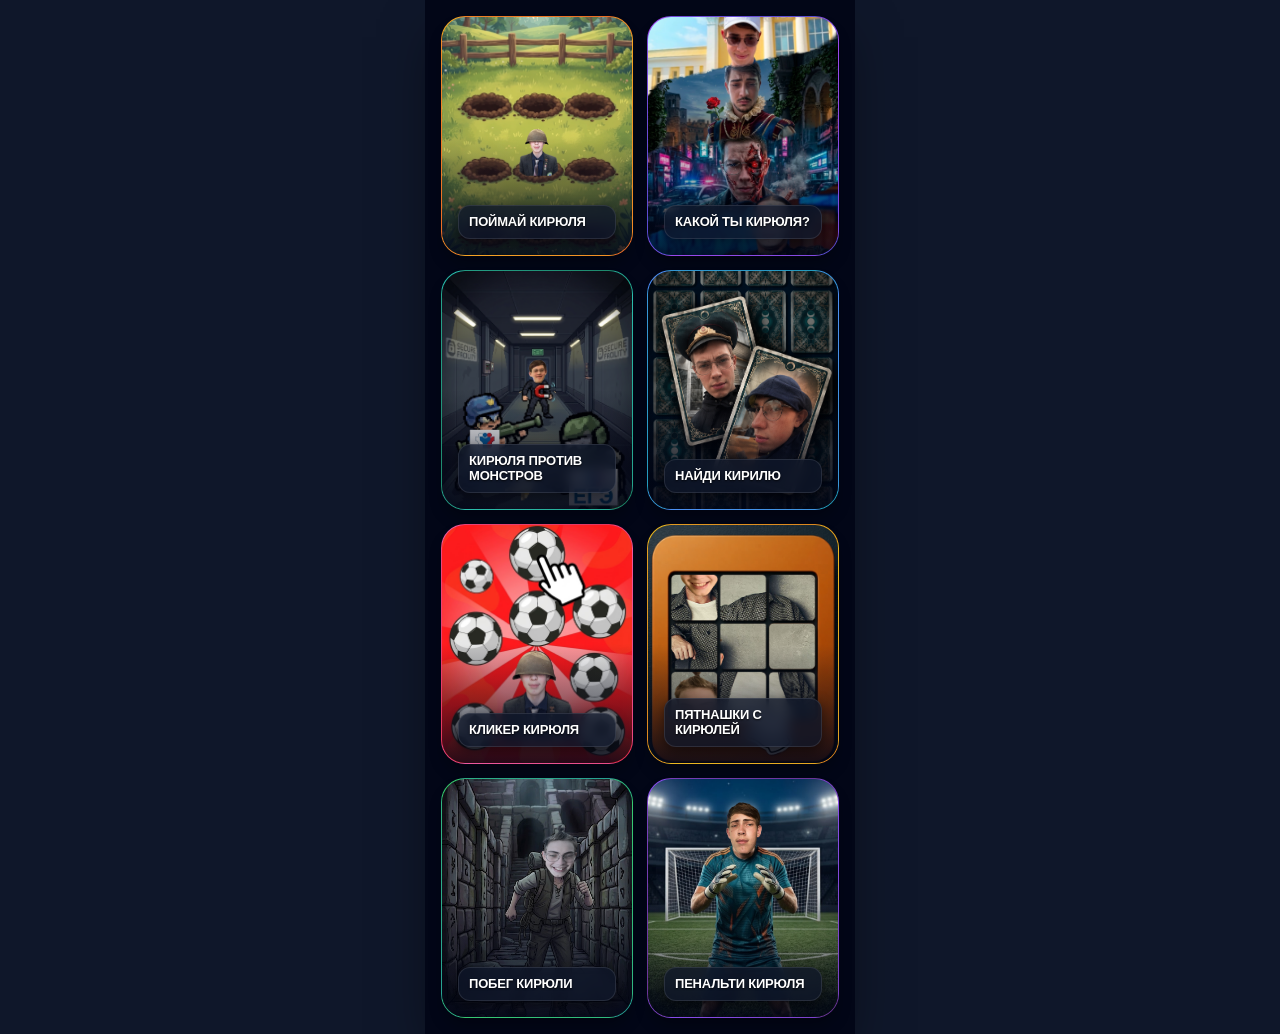
==== index.html @ 8fa76c2b "Первый коммит" ====
<!doctype html>
<html lang="ru">
  <head>
    <meta charset="UTF-8" />
    <meta name="viewport" content="width=device-width, initial-scale=1.0" />
    <link rel="stylesheet" href="style.css" />
    <title>Кирюля Games</title>
  </head>
  <body>
    <div class="app-container">
      <div class="splash-screen" id="splashScreen">
        <div class="splash-logo">🎮</div>
        <div class="splash-title">Кирюля Games</div>
        <div class="splash-subtitle">Загрузка мини-игр...</div>
        <div class="progress-bar-track">
          <div class="progress-bar-fill" id="progressBar"></div>
        </div>
      </div>

      <main class="games-grid" id="gamesGrid"></main>
    </div>

    <!-- Вынесено из app-container -->
    <div class="game-overlay" id="gameOverlay">
      <button class="close-game-btn" onclick="closeGame()">✕</button>
      <iframe id="gameIframe" src="" frameborder="0"></iframe>
    </div>

    <script src="script.js"></script>
  </body>
</html>
---- style.css ----
* {
  box-sizing: border-box;
  margin: 0;
  padding: 0;
  user-select: none;
  -webkit-user-select: none;
  font-family:
    -apple-system, BlinkMacSystemFont, "Segoe UI", Roboto, sans-serif;
}

body {
  background-color: #0f172a;
  color: #ffffff;
  display: flex;
  justify-content: center;
  min-height: 100vh;
}

/* Мобильный контейнер */
.app-container {
  width: 100%;
  max-width: 430px;
  background-color: #020617;
  min-height: 100vh;
  display: flex;
  flex-direction: column;
  position: relative;
  overflow: hidden;
  box-shadow: 0 25px 50px -12px rgba(0, 0, 0, 0.5);
}

/* Загрузочный экран */
.splash-screen {
  position: absolute;
  inset: 0;
  background-color: #020617;
  z-index: 50;
  display: flex;
  flex-direction: column;
  align-items: center;
  justify-content: center;
  transition:
    opacity 0.4s ease,
    visibility 0.4s;
}

.splash-screen.hidden {
  opacity: 0;
  visibility: hidden;
}

.splash-logo {
  width: 80px;
  height: 80px;
  background: linear-gradient(135deg, #f59e0b, #ea580c);
  border-radius: 24px;
  display: flex;
  align-items: center;
  justify-content: center;
  font-size: 40px;
  margin-bottom: 24px;
  box-shadow: 0 10px 25px -5px rgba(245, 158, 11, 0.4);
  animation: bounce 1s infinite alternate;
}

.splash-title {
  font-size: 22px;
  font-weight: 900;
  color: #fbbf24;
  text-transform: uppercase;
  letter-spacing: 1px;
  margin-bottom: 6px;
}

.splash-subtitle {
  font-size: 12px;
  color: #94a3b8;
  margin-bottom: 32px;
}

.progress-bar-track {
  width: 192px;
  height: 8px;
  background-color: #1e293b;
  border-radius: 999px;
  overflow: hidden;
}

.progress-bar-fill {
  height: 100%;
  width: 0%;
  background: linear-gradient(90deg, #fbbf24, #ea580c);
  border-radius: 999px;
  transition: width 1.2s cubic-bezier(0.4, 0, 0.2, 1);
}

/* Шапка */
.header {
  padding: 16px;
  display: flex;
  align-items: center;
  justify-content: space-between;
  border-bottom: 1px solid rgba(30, 41, 59, 0.8);
  background-color: rgba(15, 23, 42, 0.5);
  backdrop-filter: blur(8px);
  position: sticky;
  top: 0;
  z-index: 10;
}

.btn-icon {
  width: 40px;
  height: 40px;
  border-radius: 12px;
  background-color: #1e293b;
  border: none;
  color: white;
  font-size: 18px;
  cursor: pointer;
}

.btn-icon:active {
  transform: scale(0.95);
}

.energy-badge {
  display: flex;
  align-items: center;
  gap: 6px;
  background-color: rgba(245, 158, 11, 0.1);
  border: 1px solid rgba(245, 158, 11, 0.2);
  padding: 6px 12px;
  border-radius: 999px;
  font-weight: 700;
  font-size: 14px;
  color: #fbbf24;
}

.btn-ads {
  background: linear-gradient(90deg, #9333ea, #db2777);
  border: none;
  color: white;
  padding: 8px 12px;
  border-radius: 12px;
  font-size: 10px;
  font-weight: 900;
  letter-spacing: 0.5px;
  text-transform: uppercase;
  cursor: pointer;
  box-shadow: 0 4px 12px rgba(219, 39, 119, 0.3);
}

.btn-ads:active {
  transform: scale(0.95);
}

/* Сетка карточек */
.games-grid {
  padding: 16px;
  display: grid;
  grid-template-columns: repeat(2, 1fr);
  gap: 14px;
  overflow-y: auto;
  flex: 1;
}

.game-card {
  aspect-ratio: 4 / 5;
  border-radius: 24px;
  padding: 16px;
  display: flex;
  flex-direction: column;
  justify-content: space-between;
  cursor: pointer;
  position: relative;
  border: 1px solid rgba(255, 255, 255, 0.1);
  box-shadow: 0 10px 15px -3px rgba(0, 0, 0, 0.3);
  transition:
    transform 0.1s ease,
    border-color 0.2s ease;
}

.game-card:active {
  transform: scale(0.95);
}

.badge {
  align-self: flex-start;
  font-size: 10px;
  font-weight: 900;
  text-transform: uppercase;
  padding: 3px 8px;
  border-radius: 6px;
  letter-spacing: 0.5px;
}

.badge-red {
  background-color: #ef4444;
}
.badge-purple {
  background-color: #a855f7;
}
.badge-emerald {
  background-color: #10b981;
}
.badge-blue {
  background-color: #2563eb;
}

.game-icon {
  font-size: 48px;
  text-align: center;
  margin: auto 0;
  filter: drop-shadow(0 4px 6px rgba(0, 0, 0, 0.3));
}

/* Подложка под текст с градиентом и полупрозрачным фоном */
.game-title {
  font-size: 13px;
  font-weight: 800;
  text-transform: uppercase;
  line-height: 1.2;
  letter-spacing: -0.2px;
  color: #ffffff;
  background: rgba(15, 23, 42, 0.75);
  backdrop-filter: blur(6px);
  padding: 8px 10px;
  border-radius: 12px;
  border: 1px solid rgba(255, 255, 255, 0.1);
  box-shadow: 0 4px 12px rgba(0, 0, 0, 0.5);
  text-shadow: 0 1px 2px rgba(0, 0, 0, 0.8);
}
.game-card::after {
  content: '';
  position: absolute;
  bottom: 0;
  left: 0;
  width: 100%;
  height: 50%;
  background: linear-gradient(to top, rgba(2, 6, 23, 0.85) 0%, transparent 100%);
  z-index: 1;
  pointer-events: none;
}

/* Градиенты фонов */
.bg-amber {
  background: linear-gradient(135deg, #f59e0b, #ea580c);
}
.bg-purple {
  background: linear-gradient(135deg, #9333ea, #4338ca);
}
.bg-teal {
  background: linear-gradient(135deg, #14b8a6, #047857);
}
.bg-blue {
  background: linear-gradient(135deg, #3b82f6, #0891b2);
}
.bg-rose {
  background: linear-gradient(135deg, #ec4899, #e11d48);
}
.bg-yellow {
  background: linear-gradient(135deg, #eab308, #d97706);
}
.bg-green {
  background: linear-gradient(135deg, #22c55e, #0d9488);
}
.bg-violet {
  background: linear-gradient(135deg, #7c3aed, #581c87);
}

@keyframes bounce {
  from {
    transform: translateY(0);
  }
  to {
    transform: translateY(-10px);
  }
}

/* Выравнивание и относительное позиционирование карточки */
.game-card {
  position: relative;
  overflow: hidden;
}

/* Растягивание обложки по всей карточке */
.game-cover {
  position: absolute;
  top: 0;
  left: 0;
  width: 100%;
  height: 100%;
  object-fit: cover;
  z-index: 1;
}

/* Контент внутри карточки поверх обложки */
.game-card-content {
  position: relative;
  z-index: 2;
  display: flex;
  flex-direction: column;
  justify-content: space-between;
  height: 100%;
}

.game-overlay {
  display: none;
  position: fixed;
  top: 0;
  left: 0;
  width: 100vw;
  height: 100vh;
  background-color: #000;
  z-index: 9999;
}

.game-overlay.active {
  display: flex;
  justify-content: center;
  align-items: center;
}

.game-overlay iframe {
  width: 100%;
  height: 100%;
  border: none;
}

.close-game-btn {
  position: absolute;
  top: 15px;
  right: 15px;
  z-index: 10000;
  background: rgba(0, 0, 0, 0.6);
  color: #fff;
  border: none;
  border-radius: 50%;
  width: 40px;
  height: 40px;
  font-size: 20px;
  cursor: pointer;
}

.close-game-btn:active {
  transform: scale(0.9);
}
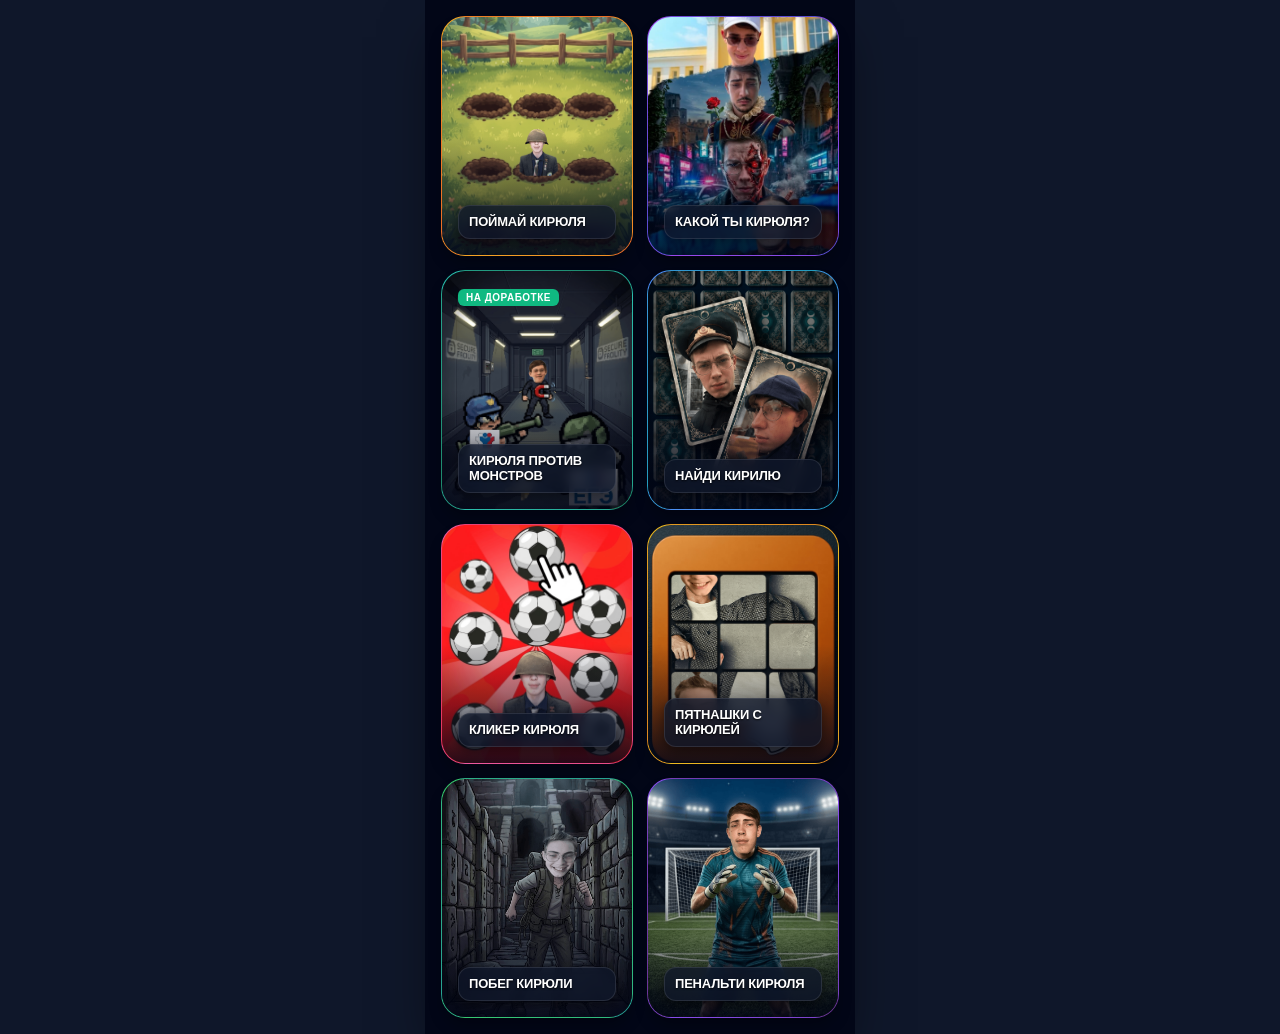
==== commit 284ad026: "Final" ====
--- a/index.html
+++ b/index.html
@@ -4,12 +4,15 @@
     <meta charset="UTF-8" />
     <meta name="viewport" content="width=device-width, initial-scale=1.0" />
     <link rel="stylesheet" href="style.css" />
+    <link rel="icon" href="./assets/img/logo.png">
     <title>Кирюля Games</title>
   </head>
   <body>
     <div class="app-container">
       <div class="splash-screen" id="splashScreen">
-        <div class="splash-logo">🎮</div>
+        <div class="splash-logo">
+          <img src="./assets/img/logo.png" alt="">
+        </div>
         <div class="splash-title">Кирюля Games</div>
         <div class="splash-subtitle">Загрузка мини-игр...</div>
         <div class="progress-bar-track">
--- a/style.css
+++ b/style.css
@@ -52,15 +52,18 @@
 .splash-logo {
   width: 80px;
   height: 80px;
-  background: linear-gradient(135deg, #f59e0b, #ea580c);
   border-radius: 24px;
   display: flex;
   align-items: center;
   justify-content: center;
   font-size: 40px;
   margin-bottom: 24px;
-  box-shadow: 0 10px 25px -5px rgba(245, 158, 11, 0.4);
   animation: bounce 1s infinite alternate;
+  img {
+    width: 80px;
+    height: 80px;
+    border-radius: 17px;
+  }
 }
 
 .splash-title {
@@ -231,13 +234,17 @@
   text-shadow: 0 1px 2px rgba(0, 0, 0, 0.8);
 }
 .game-card::after {
-  content: '';
+  content: "";
   position: absolute;
   bottom: 0;
   left: 0;
   width: 100%;
   height: 50%;
-  background: linear-gradient(to top, rgba(2, 6, 23, 0.85) 0%, transparent 100%);
+  background: linear-gradient(
+    to top,
+    rgba(2, 6, 23, 0.85) 0%,
+    transparent 100%
+  );
   z-index: 1;
   pointer-events: none;
 }
@@ -344,4 +351,4 @@
 
 .close-game-btn:active {
   transform: scale(0.9);
-}+}
